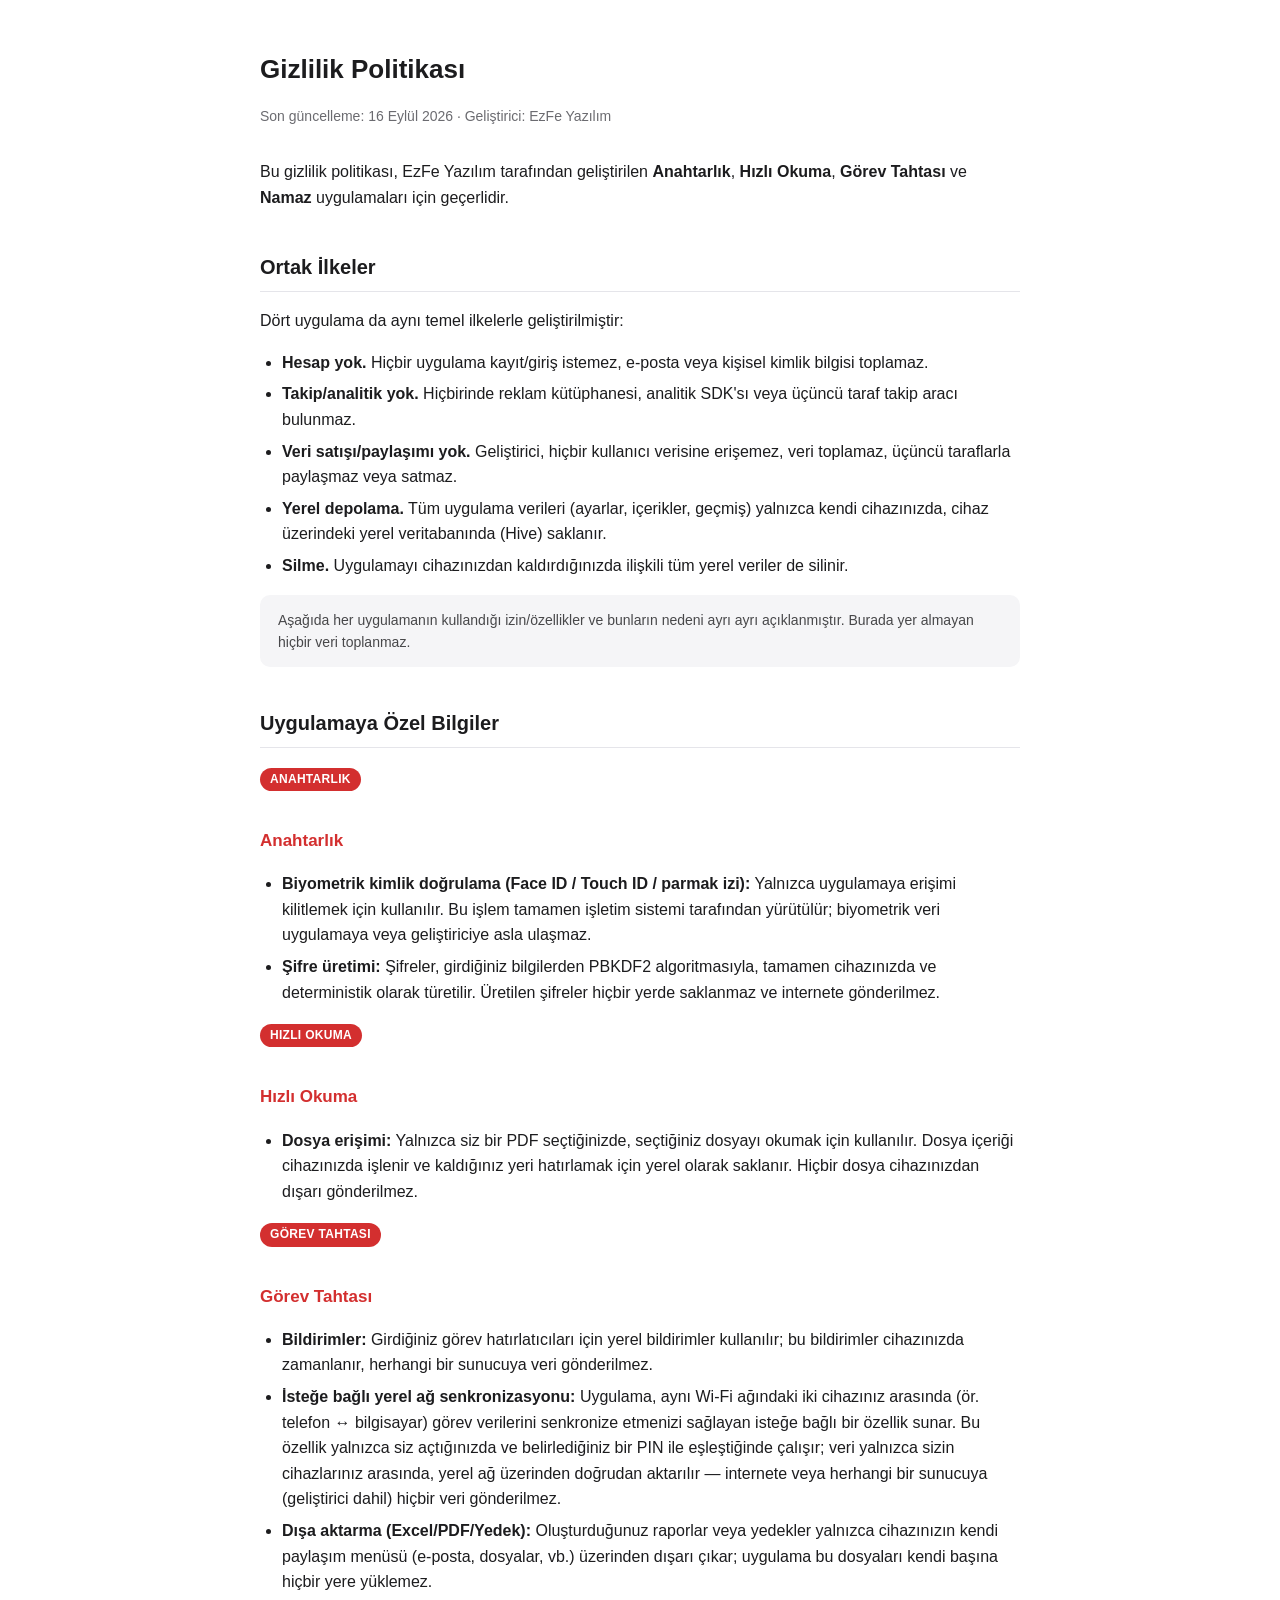
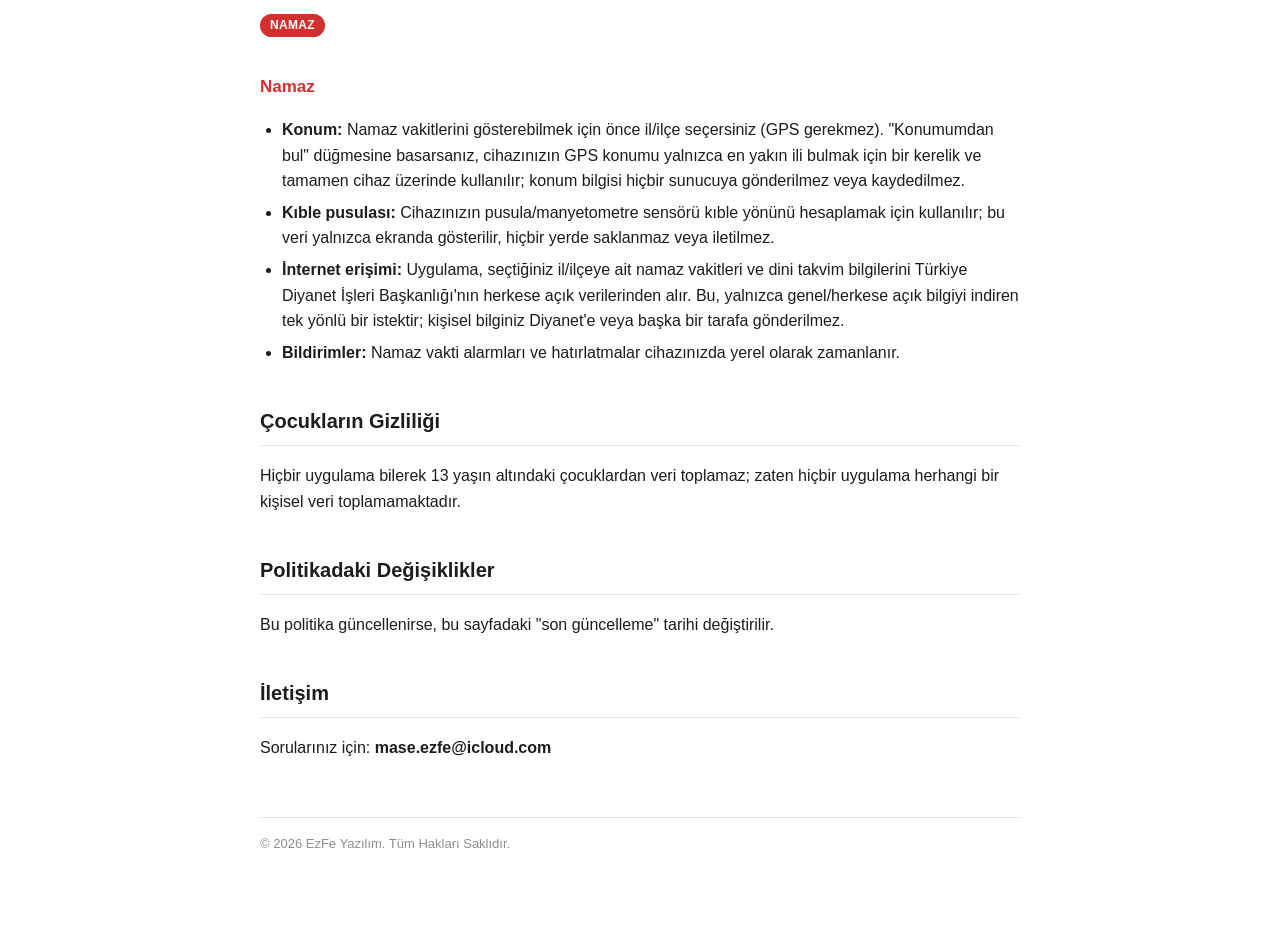
==== index.html @ a2da8d0d "Gizlilik politikası sayfası" ====
<!DOCTYPE html>
<html lang="tr">
<head>
<meta charset="UTF-8">
<meta name="viewport" content="width=device-width, initial-scale=1.0">
<title>Gizlilik Politikası — EzFe Yazılım</title>
<style>
  body { font-family: -apple-system, "Segoe UI", Roboto, sans-serif; max-width: 760px; margin: 0 auto; padding: 32px 20px 80px; line-height: 1.6; color: #1c1c1e; background: #fff; }
  h1 { font-size: 26px; margin-bottom: 4px; }
  .updated { color: #6b6b70; font-size: 14px; margin-bottom: 32px; }
  h2 { font-size: 20px; margin-top: 40px; border-bottom: 1px solid #e5e5ea; padding-bottom: 8px; }
  h3 { font-size: 17px; margin-top: 28px; color: #d32f2f; }
  ul { padding-left: 22px; }
  li { margin-bottom: 6px; }
  .app-badge { display: inline-block; font-size: 12px; font-weight: 600; letter-spacing: .3px; text-transform: uppercase; color: #fff; background: #d32f2f; padding: 2px 10px; border-radius: 999px; margin-bottom: 8px; }
  .note { background: #f5f5f7; border-radius: 10px; padding: 14px 18px; font-size: 14px; color: #48484a; margin: 16px 0; }
  footer { margin-top: 56px; font-size: 13px; color: #8e8e93; border-top: 1px solid #e5e5ea; padding-top: 16px; }
</style>
</head>
<body>

<h1>Gizlilik Politikası</h1>
<p class="updated">Son güncelleme: 16 Eylül 2026 · Geliştirici: EzFe Yazılım</p>

<p>
Bu gizlilik politikası, EzFe Yazılım tarafından geliştirilen <strong>Anahtarlık</strong>,
<strong>Hızlı Okuma</strong>, <strong>Görev Tahtası</strong> ve <strong>Namaz</strong>
uygulamaları için geçerlidir.
</p>

<h2>Ortak İlkeler</h2>
<p>Dört uygulama da aynı temel ilkelerle geliştirilmiştir:</p>
<ul>
  <li><strong>Hesap yok.</strong> Hiçbir uygulama kayıt/giriş istemez, e-posta veya kişisel kimlik bilgisi toplamaz.</li>
  <li><strong>Takip/analitik yok.</strong> Hiçbirinde reklam kütüphanesi, analitik SDK'sı veya üçüncü taraf takip aracı bulunmaz.</li>
  <li><strong>Veri satışı/paylaşımı yok.</strong> Geliştirici, hiçbir kullanıcı verisine erişemez, veri toplamaz, üçüncü taraflarla paylaşmaz veya satmaz.</li>
  <li><strong>Yerel depolama.</strong> Tüm uygulama verileri (ayarlar, içerikler, geçmiş) yalnızca kendi cihazınızda, cihaz üzerindeki yerel veritabanında (Hive) saklanır.</li>
  <li><strong>Silme.</strong> Uygulamayı cihazınızdan kaldırdığınızda ilişkili tüm yerel veriler de silinir.</li>
</ul>

<div class="note">
Aşağıda her uygulamanın kullandığı izin/özellikler ve bunların nedeni ayrı ayrı açıklanmıştır.
Burada yer almayan hiçbir veri toplanmaz.
</div>

<h2>Uygulamaya Özel Bilgiler</h2>

<span class="app-badge">Anahtarlık</span>
<h3>Anahtarlık</h3>
<ul>
  <li><strong>Biyometrik kimlik doğrulama (Face ID / Touch ID / parmak izi):</strong> Yalnızca uygulamaya erişimi kilitlemek için kullanılır. Bu işlem tamamen işletim sistemi tarafından yürütülür; biyometrik veri uygulamaya veya geliştiriciye asla ulaşmaz.</li>
  <li><strong>Şifre üretimi:</strong> Şifreler, girdiğiniz bilgilerden PBKDF2 algoritmasıyla, tamamen cihazınızda ve deterministik olarak türetilir. Üretilen şifreler hiçbir yerde saklanmaz ve internete gönderilmez.</li>
</ul>

<span class="app-badge">Hızlı Okuma</span>
<h3>Hızlı Okuma</h3>
<ul>
  <li><strong>Dosya erişimi:</strong> Yalnızca siz bir PDF seçtiğinizde, seçtiğiniz dosyayı okumak için kullanılır. Dosya içeriği cihazınızda işlenir ve kaldığınız yeri hatırlamak için yerel olarak saklanır. Hiçbir dosya cihazınızdan dışarı gönderilmez.</li>
</ul>

<span class="app-badge">Görev Tahtası</span>
<h3>Görev Tahtası</h3>
<ul>
  <li><strong>Bildirimler:</strong> Girdiğiniz görev hatırlatıcıları için yerel bildirimler kullanılır; bu bildirimler cihazınızda zamanlanır, herhangi bir sunucuya veri gönderilmez.</li>
  <li><strong>İsteğe bağlı yerel ağ senkronizasyonu:</strong> Uygulama, aynı Wi-Fi ağındaki iki cihazınız arasında (ör. telefon ↔ bilgisayar) görev verilerini senkronize etmenizi sağlayan isteğe bağlı bir özellik sunar. Bu özellik yalnızca siz açtığınızda ve belirlediğiniz bir PIN ile eşleştiğinde çalışır; veri yalnızca sizin cihazlarınız arasında, yerel ağ üzerinden doğrudan aktarılır — internete veya herhangi bir sunucuya (geliştirici dahil) hiçbir veri gönderilmez.</li>
  <li><strong>Dışa aktarma (Excel/PDF/Yedek):</strong> Oluşturduğunuz raporlar veya yedekler yalnızca cihazınızın kendi paylaşım menüsü (e-posta, dosyalar, vb.) üzerinden dışarı çıkar; uygulama bu dosyaları kendi başına hiçbir yere yüklemez.</li>
</ul>

<span class="app-badge">Namaz</span>
<h3>Namaz</h3>
<ul>
  <li><strong>Konum:</strong> Namaz vakitlerini gösterebilmek için önce il/ilçe seçersiniz (GPS gerekmez). "Konumumdan bul" düğmesine basarsanız, cihazınızın GPS konumu yalnızca en yakın ili bulmak için bir kerelik ve tamamen cihaz üzerinde kullanılır; konum bilgisi hiçbir sunucuya gönderilmez veya kaydedilmez.</li>
  <li><strong>Kıble pusulası:</strong> Cihazınızın pusula/manyetometre sensörü kıble yönünü hesaplamak için kullanılır; bu veri yalnızca ekranda gösterilir, hiçbir yerde saklanmaz veya iletilmez.</li>
  <li><strong>İnternet erişimi:</strong> Uygulama, seçtiğiniz il/ilçeye ait namaz vakitleri ve dini takvim bilgilerini Türkiye Diyanet İşleri Başkanlığı'nın herkese açık verilerinden alır. Bu, yalnızca genel/herkese açık bilgiyi indiren tek yönlü bir istektir; kişisel bilginiz Diyanet'e veya başka bir tarafa gönderilmez.</li>
  <li><strong>Bildirimler:</strong> Namaz vakti alarmları ve hatırlatmalar cihazınızda yerel olarak zamanlanır.</li>
</ul>

<h2>Çocukların Gizliliği</h2>
<p>Hiçbir uygulama bilerek 13 yaşın altındaki çocuklardan veri toplamaz; zaten hiçbir uygulama herhangi bir kişisel veri toplamamaktadır.</p>

<h2>Politikadaki Değişiklikler</h2>
<p>Bu politika güncellenirse, bu sayfadaki "son güncelleme" tarihi değiştirilir.</p>

<h2>İletişim</h2>
<p>Sorularınız için: <strong>mase.ezfe@icloud.com</strong></p>

<footer>© 2026 EzFe Yazılım. Tüm Hakları Saklıdır.</footer>

</body>
</html>
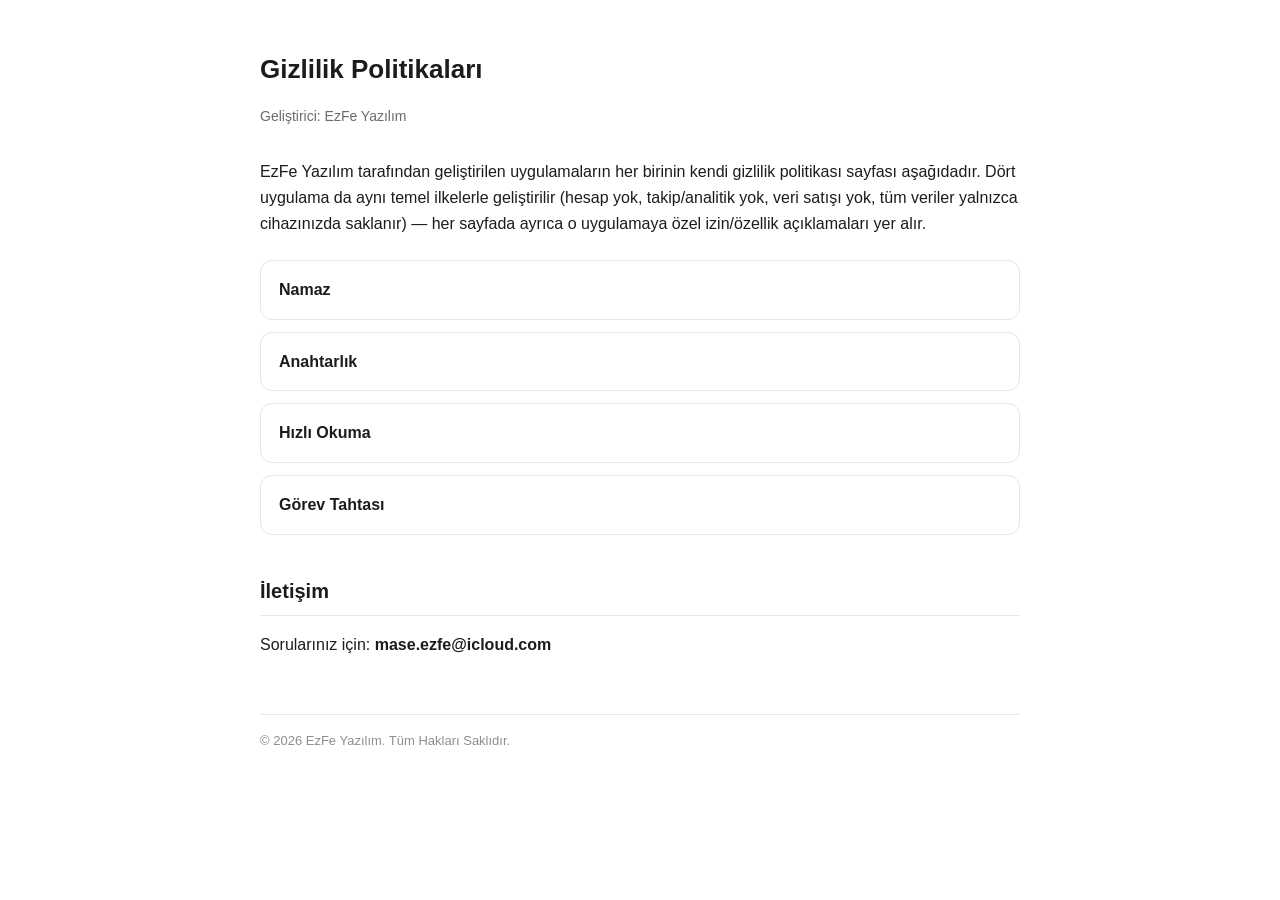
==== commit ad4bd9f5: "Gizlilik politikasını her uygulama için ayrı sayfaya böl Tek ortak sayfa yerine namaz/anahtarlik/hiz" ====
--- a/index.html
+++ b/index.html
@@ -3,83 +3,28 @@
 <head>
 <meta charset="UTF-8">
 <meta name="viewport" content="width=device-width, initial-scale=1.0">
-<title>Gizlilik Politikası — EzFe Yazılım</title>
-<style>
-  body { font-family: -apple-system, "Segoe UI", Roboto, sans-serif; max-width: 760px; margin: 0 auto; padding: 32px 20px 80px; line-height: 1.6; color: #1c1c1e; background: #fff; }
-  h1 { font-size: 26px; margin-bottom: 4px; }
-  .updated { color: #6b6b70; font-size: 14px; margin-bottom: 32px; }
-  h2 { font-size: 20px; margin-top: 40px; border-bottom: 1px solid #e5e5ea; padding-bottom: 8px; }
-  h3 { font-size: 17px; margin-top: 28px; color: #d32f2f; }
-  ul { padding-left: 22px; }
-  li { margin-bottom: 6px; }
-  .app-badge { display: inline-block; font-size: 12px; font-weight: 600; letter-spacing: .3px; text-transform: uppercase; color: #fff; background: #d32f2f; padding: 2px 10px; border-radius: 999px; margin-bottom: 8px; }
-  .note { background: #f5f5f7; border-radius: 10px; padding: 14px 18px; font-size: 14px; color: #48484a; margin: 16px 0; }
-  footer { margin-top: 56px; font-size: 13px; color: #8e8e93; border-top: 1px solid #e5e5ea; padding-top: 16px; }
-</style>
+<title>Gizlilik Politikaları — EzFe Yazılım</title>
+<link rel="stylesheet" href="style.css">
 </head>
 <body>
 
-<h1>Gizlilik Politikası</h1>
-<p class="updated">Son güncelleme: 16 Eylül 2026 · Geliştirici: EzFe Yazılım</p>
+<h1>Gizlilik Politikaları</h1>
+<p class="updated">Geliştirici: EzFe Yazılım</p>
 
 <p>
-Bu gizlilik politikası, EzFe Yazılım tarafından geliştirilen <strong>Anahtarlık</strong>,
-<strong>Hızlı Okuma</strong>, <strong>Görev Tahtası</strong> ve <strong>Namaz</strong>
-uygulamaları için geçerlidir.
+EzFe Yazılım tarafından geliştirilen uygulamaların her birinin kendi gizlilik
+politikası sayfası aşağıdadır. Dört uygulama da aynı temel ilkelerle
+geliştirilir (hesap yok, takip/analitik yok, veri satışı yok, tüm veriler
+yalnızca cihazınızda saklanır) — her sayfada ayrıca o uygulamaya özel
+izin/özellik açıklamaları yer alır.
 </p>
 
-<h2>Ortak İlkeler</h2>
-<p>Dört uygulama da aynı temel ilkelerle geliştirilmiştir:</p>
-<ul>
-  <li><strong>Hesap yok.</strong> Hiçbir uygulama kayıt/giriş istemez, e-posta veya kişisel kimlik bilgisi toplamaz.</li>
-  <li><strong>Takip/analitik yok.</strong> Hiçbirinde reklam kütüphanesi, analitik SDK'sı veya üçüncü taraf takip aracı bulunmaz.</li>
-  <li><strong>Veri satışı/paylaşımı yok.</strong> Geliştirici, hiçbir kullanıcı verisine erişemez, veri toplamaz, üçüncü taraflarla paylaşmaz veya satmaz.</li>
-  <li><strong>Yerel depolama.</strong> Tüm uygulama verileri (ayarlar, içerikler, geçmiş) yalnızca kendi cihazınızda, cihaz üzerindeki yerel veritabanında (Hive) saklanır.</li>
-  <li><strong>Silme.</strong> Uygulamayı cihazınızdan kaldırdığınızda ilişkili tüm yerel veriler de silinir.</li>
+<ul class="app-list">
+  <li><a href="namaz.html">Namaz</a></li>
+  <li><a href="anahtarlik.html">Anahtarlık</a></li>
+  <li><a href="hizlioku.html">Hızlı Okuma</a></li>
+  <li><a href="gorev-tahtasi.html">Görev Tahtası</a></li>
 </ul>
-
-<div class="note">
-Aşağıda her uygulamanın kullandığı izin/özellikler ve bunların nedeni ayrı ayrı açıklanmıştır.
-Burada yer almayan hiçbir veri toplanmaz.
-</div>
-
-<h2>Uygulamaya Özel Bilgiler</h2>
-
-<span class="app-badge">Anahtarlık</span>
-<h3>Anahtarlık</h3>
-<ul>
-  <li><strong>Biyometrik kimlik doğrulama (Face ID / Touch ID / parmak izi):</strong> Yalnızca uygulamaya erişimi kilitlemek için kullanılır. Bu işlem tamamen işletim sistemi tarafından yürütülür; biyometrik veri uygulamaya veya geliştiriciye asla ulaşmaz.</li>
-  <li><strong>Şifre üretimi:</strong> Şifreler, girdiğiniz bilgilerden PBKDF2 algoritmasıyla, tamamen cihazınızda ve deterministik olarak türetilir. Üretilen şifreler hiçbir yerde saklanmaz ve internete gönderilmez.</li>
-</ul>
-
-<span class="app-badge">Hızlı Okuma</span>
-<h3>Hızlı Okuma</h3>
-<ul>
-  <li><strong>Dosya erişimi:</strong> Yalnızca siz bir PDF seçtiğinizde, seçtiğiniz dosyayı okumak için kullanılır. Dosya içeriği cihazınızda işlenir ve kaldığınız yeri hatırlamak için yerel olarak saklanır. Hiçbir dosya cihazınızdan dışarı gönderilmez.</li>
-</ul>
-
-<span class="app-badge">Görev Tahtası</span>
-<h3>Görev Tahtası</h3>
-<ul>
-  <li><strong>Bildirimler:</strong> Girdiğiniz görev hatırlatıcıları için yerel bildirimler kullanılır; bu bildirimler cihazınızda zamanlanır, herhangi bir sunucuya veri gönderilmez.</li>
-  <li><strong>İsteğe bağlı yerel ağ senkronizasyonu:</strong> Uygulama, aynı Wi-Fi ağındaki iki cihazınız arasında (ör. telefon ↔ bilgisayar) görev verilerini senkronize etmenizi sağlayan isteğe bağlı bir özellik sunar. Bu özellik yalnızca siz açtığınızda ve belirlediğiniz bir PIN ile eşleştiğinde çalışır; veri yalnızca sizin cihazlarınız arasında, yerel ağ üzerinden doğrudan aktarılır — internete veya herhangi bir sunucuya (geliştirici dahil) hiçbir veri gönderilmez.</li>
-  <li><strong>Dışa aktarma (Excel/PDF/Yedek):</strong> Oluşturduğunuz raporlar veya yedekler yalnızca cihazınızın kendi paylaşım menüsü (e-posta, dosyalar, vb.) üzerinden dışarı çıkar; uygulama bu dosyaları kendi başına hiçbir yere yüklemez.</li>
-</ul>
-
-<span class="app-badge">Namaz</span>
-<h3>Namaz</h3>
-<ul>
-  <li><strong>Konum:</strong> Namaz vakitlerini gösterebilmek için önce il/ilçe seçersiniz (GPS gerekmez). "Konumumdan bul" düğmesine basarsanız, cihazınızın GPS konumu yalnızca en yakın ili bulmak için bir kerelik ve tamamen cihaz üzerinde kullanılır; konum bilgisi hiçbir sunucuya gönderilmez veya kaydedilmez.</li>
-  <li><strong>Kıble pusulası:</strong> Cihazınızın pusula/manyetometre sensörü kıble yönünü hesaplamak için kullanılır; bu veri yalnızca ekranda gösterilir, hiçbir yerde saklanmaz veya iletilmez.</li>
-  <li><strong>İnternet erişimi:</strong> Uygulama, seçtiğiniz il/ilçeye ait namaz vakitleri ve dini takvim bilgilerini Türkiye Diyanet İşleri Başkanlığı'nın herkese açık verilerinden alır. Bu, yalnızca genel/herkese açık bilgiyi indiren tek yönlü bir istektir; kişisel bilginiz Diyanet'e veya başka bir tarafa gönderilmez.</li>
-  <li><strong>Bildirimler:</strong> Namaz vakti alarmları ve hatırlatmalar cihazınızda yerel olarak zamanlanır.</li>
-</ul>
-
-<h2>Çocukların Gizliliği</h2>
-<p>Hiçbir uygulama bilerek 13 yaşın altındaki çocuklardan veri toplamaz; zaten hiçbir uygulama herhangi bir kişisel veri toplamamaktadır.</p>
-
-<h2>Politikadaki Değişiklikler</h2>
-<p>Bu politika güncellenirse, bu sayfadaki "son güncelleme" tarihi değiştirilir.</p>
 
 <h2>İletişim</h2>
 <p>Sorularınız için: <strong>mase.ezfe@icloud.com</strong></p>
--- a/style.css
+++ b/style.css
@@ -0,0 +1,15 @@
+body { font-family: -apple-system, "Segoe UI", Roboto, sans-serif; max-width: 760px; margin: 0 auto; padding: 32px 20px 80px; line-height: 1.6; color: #1c1c1e; background: #fff; }
+h1 { font-size: 26px; margin-bottom: 4px; }
+.updated { color: #6b6b70; font-size: 14px; margin-bottom: 32px; }
+h2 { font-size: 20px; margin-top: 40px; border-bottom: 1px solid #e5e5ea; padding-bottom: 8px; }
+h3 { font-size: 17px; margin-top: 28px; color: #d32f2f; }
+ul { padding-left: 22px; }
+li { margin-bottom: 6px; }
+.app-badge { display: inline-block; font-size: 12px; font-weight: 600; letter-spacing: .3px; text-transform: uppercase; color: #fff; background: #d32f2f; padding: 2px 10px; border-radius: 999px; margin-bottom: 8px; }
+.note { background: #f5f5f7; border-radius: 10px; padding: 14px 18px; font-size: 14px; color: #48484a; margin: 16px 0; }
+footer { margin-top: 56px; font-size: 13px; color: #8e8e93; border-top: 1px solid #e5e5ea; padding-top: 16px; }
+footer a { color: #8e8e93; }
+.app-list { list-style: none; padding: 0; margin: 24px 0; }
+.app-list li { margin-bottom: 12px; }
+.app-list a { display: block; padding: 16px 18px; border: 1px solid #e5e5ea; border-radius: 12px; text-decoration: none; color: #1c1c1e; font-weight: 600; font-size: 16px; }
+.app-list a:hover { background: #f5f5f7; }
